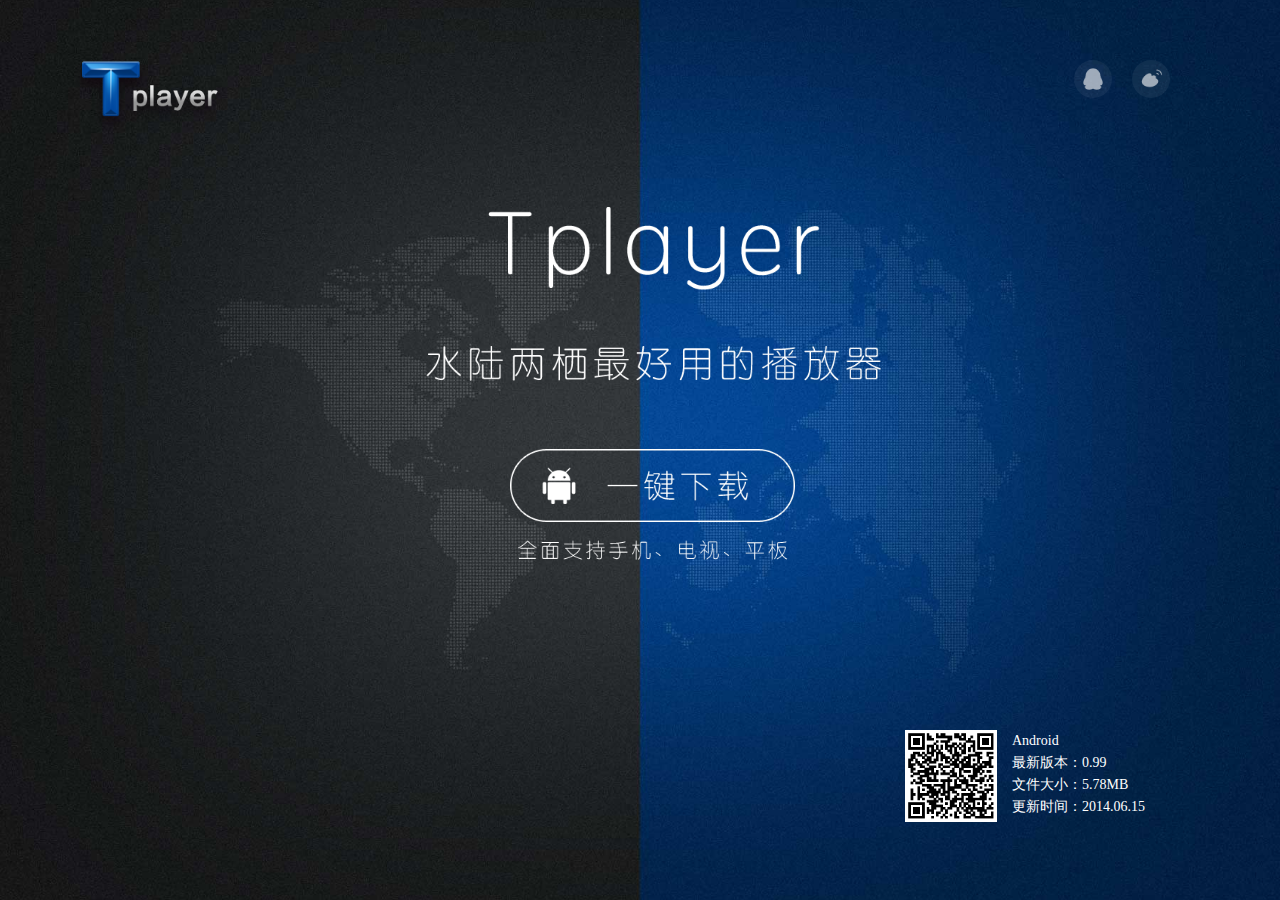
==== index.html @ fa7eed9c "change pic_weixin and index.html" ====
<!DOCTYPE html>
<html>
<head>
<meta http-equiv="Content-Type" content="text/html; charset=utf-8" />
<title>Tplayer_坦克播放器_万能播放器官方下载</title>
<meta  name="Keywords" content="tplayer,坦克播放器，android播放器,智能电视播放器,视频播放器,官方下载,万能播放器">
<meta name="description" content="TPlayer坦克播放器是一款应用于Android智能电视、 手机、平板的视频播放器，具有强大的解码功能，支持本地播放、 网络播放功能，支持FLV、AVI、WMV、WMA、MP3、MP4、RMVB等几乎所有视频格式，是Android系统，智能电视一款不可多得的播放器" />
<link rel="stylesheet" type="text/css" href="css/style.css">
<script type="text/javascript">
function MM_swapImgRestore() { //v3.0
  var i,x,a=document.MM_sr; for(i=0;a&&i<a.length&&(x=a[i])&&x.oSrc;i++) x.src=x.oSrc;
}
function MM_preloadImages() { //v3.0
  var d=document; if(d.images){ if(!d.MM_p) d.MM_p=new Array();
    var i,j=d.MM_p.length,a=MM_preloadImages.arguments; for(i=0; i<a.length; i++)
    if (a[i].indexOf("#")!=0){ d.MM_p[j]=new Image; d.MM_p[j++].src=a[i];}}
}

function MM_findObj(n, d) { //v4.01
  var p,i,x;  if(!d) d=document; if((p=n.indexOf("?"))>0&&parent.frames.length) {
    d=parent.frames[n.substring(p+1)].document; n=n.substring(0,p);}
  if(!(x=d[n])&&d.all) x=d.all[n]; for (i=0;!x&&i<d.forms.length;i++) x=d.forms[i][n];
  for(i=0;!x&&d.layers&&i<d.layers.length;i++) x=MM_findObj(n,d.layers[i].document);
  if(!x && d.getElementById) x=d.getElementById(n); return x;
}

function MM_swapImage() { //v3.0
  var i,j=0,x,a=MM_swapImage.arguments; document.MM_sr=new Array; for(i=0;i<(a.length-2);i+=3)
   if ((x=MM_findObj(a[i]))!=null){document.MM_sr[j++]=x; if(!x.oSrc) x.oSrc=x.src; x.src=a[i+2];}
}
</script>
</head>

<body onLoad="MM_preloadImages('images/pic_btn2.png')">
<div class="bg"></div>
<div class="container">
  <div class="logo"><img src="images/logo.png"></div>
  <div class="contact">
    <ul>
      <li class="icon-qq"><a href="#"><img src="images/pic_qq.png"></a><strong></strong><span>Q群：374137877</span></li>
      <li class="icon-sina"><a href="#"><img src="images/pic_sina.png"></a><strong></strong><span>@坦克播放器</span></li>
    </ul>
  </div>
  <div class="content">
    <div class="con-pic"><img src="images/pic_txt1.png"></div>
    <div class="down-btn"><a href="/TPlayer-0.99-arm-17355-alpha.apk" target="_blank" onMouseOut="MM_swapImgRestore()" onMouseOver="MM_swapImage('Image6','','images/pic_btn2.png',1)"><img src="images/pic_btn1.png" name="Image6" border="0"></a>
      <p><img src="images/pic_txt2.png"></p>
    </div>
    
  </div>
  <div class="weixin"><p><img src="images/pic_weixin.png" width="92">
    <span>Android<br>
    最新版本：0.99 <br>
    文件大小：5.78MB<br>
    更新时间：2014.06.15</span></p>
  </div>
</div>
</body>
</html>
---- css/style.css ----
body {
	margin: 0;
	padding: 0;
	font-size: 14px;
	font-family: "微软雅黑";
	color: #6b6b6b;
}

a:focus,
input:focus { outline: none; }

form,ul,li,dl,dd,dt,input,p,h1,h2,h3,h4,h5 {
	padding: 0;
	margin: 0;
	list-style-type: none;
}

img {
	border: 0;
}

a {
	text-decoration: none;
}

.hidden {
	display: none;
}

.bg {
	position: absolute;
	width: 100%;
	height: 100%;
	background: url(../images/bg.jpg) no-repeat center center fixed;
	background-size: cover;
}

.container {
	position: absolute;
	z-index: 2;
	width: 100%;
	height: 100%;
}

.logo {
	width: 12%;
	max-width: 218px;
	min-width: 165px;
	float: left;
	margin: 50px 70px;
}

.logo img {
	width: 100%;
}

.contact {
	float: right;
	width: 7.5%;
	max-width: 216px;
	margin: 60px 110px;
}

.contact li {
	width: 37%;
	max-width: 50px;
	min-width: 38px;
	border-radius: 25px;
	position: relative;
	float: left;
}

.contact li.icon-sina {
	float: right;
}

.contact li strong {
	position: absolute;
	top: 0;
	left: 0;
	bottom: 0;
	right: 0;
	background: #fff;
	filter:alpha(opacity=6);  /*支持 IE 浏览器*/
	-moz-opacity:0.06; /*支持 FireFox 浏览器*/
	opacity:0.06;  /*支持 Chrome, Opera, Safari 等浏览器*/
	border-radius: 25px;
}

.contact li a {
	position: relative;
	z-index: 2;
	display: block;
	font-size: 0;
	width: 100%;
}

.contact li a img {
	width: 100%;
	filter:alpha(opacity=60);  /*支持 IE 浏览器*/
	-moz-opacity:0.60; /*支持 FireFox 浏览器*/
	opacity:0.60;  /*支持 Chrome, Opera, Safari 等浏览器*/
}

.contact li a:hover img {
	filter:alpha(opacity=100);  /*支持 IE 浏览器*/
	-moz-opacity:1; /*支持 FireFox 浏览器*/
	opacity:1;  /*支持 Chrome, Opera, Safari 等浏览器*/
}

.contact li span {
	display: none;
	position: absolute;
	width: 194px;
	height: 64px;
	padding-top: 30px;
	background: url(../images/pic_pop.png) no-repeat bottom;
	text-align: center;
	line-height: 64px;
	color: #fff;
	font-size: 16px;
	top: 50px;
	left: 50%;
	margin-left: -97px;
}

.contact li:hover span {
	display: block;
}

.content {
	width: 33.8%;
	max-width: 610px;
	min-width: 460px;
	position: absolute;
	top: 23%;
	left: 33%;
}

.con-pic img {
	width: 100%;
}

.down-btn {
	width: 62%;
	margin: 0 auto;
}

.down-btn img {
	width: 100%;
}

.weixin {
	position: absolute;
	width: 275px;
	right: 100px;
	bottom: 78px;
	font-size: 14px;
	line-height: 22px;
	color: #fff;
}

.weixin img {
	float: left;
	margin-right: 15px;
}

.weixin span {
	display: block;
	float: left; 
}




/*--------------------手机版--------------------*/
.p_bg {
	position: absolute;
	width: 100%;
	height: 100%;
	background: url(../images/p_bg.jpg) no-repeat center center;
	background-size: 100% auto;
}

.p_container {
	position: absolute;
	z-index: 2;
	width: 100%;
	height: 100%;
}

.p_content {
	width: 220px;
	height: 263px;
	background: url(../images/phone-pic.png) no-repeat;
	background-size: 100%;
	position: absolute;
	top: 50%;
	left: 50%;
	margin: -131px 0 0 -110px;
}

.p_btn {
	margin: 187px auto 0;
	width: 142px;
	height: 38px;
}

.p_btn a {
	display: block;
	height: 38px;
	background: url(../images/p_btn1.png) no-repeat;
	background-size: 100%;
}

.p_btn a:hover {
	background: url(../images/p_btn2.png) no-repeat;
	background-size: 100%;
}
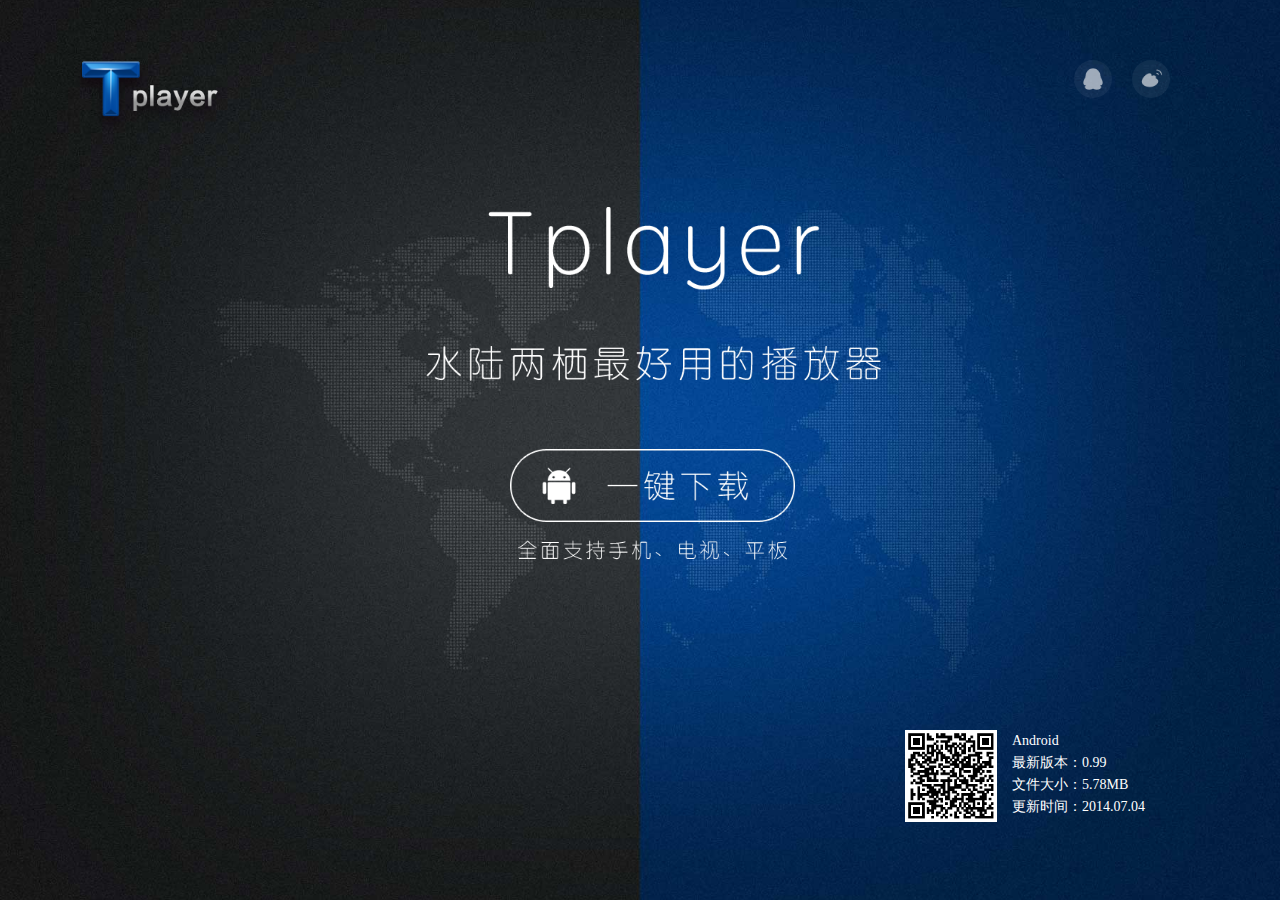
==== commit b6ca2614: "update index page" ====
--- a/index.html
+++ b/index.html
@@ -37,8 +37,12 @@
   <div class="logo"><img src="images/logo.png"></div>
   <div class="contact">
     <ul>
+        <!--
       <li class="icon-qq"><a href="#"><img src="images/pic_qq.png"></a><strong></strong><span>Q群：374137877</span></li>
       <li class="icon-sina"><a href="#"><img src="images/pic_sina.png"></a><strong></strong><span>@坦克播放器</span></li>
+         -->
+      <li class="icon-qq"><a href="#"><img src="images/pic_qq.png"></a><strong></strong><span>Q群：374137877</span></li>
+      <li class="icon-sina"><a target="_blank" href="http://weibo.com/u/5182142960"><img src="images/pic_sina.png"></a><strong></strong><span>@坦克播放器</span></li>
     </ul>
   </div>
   <div class="content">
@@ -52,7 +56,7 @@
     <span>Android<br>
     最新版本：0.99 <br>
     文件大小：5.78MB<br>
-    更新时间：2014.06.15</span></p>
+    更新时间：2014.07.04</span></p>
   </div>
 </div>
 </body>
--- a/css/style.css
+++ b/css/style.css
@@ -217,27 +217,41 @@
 	background: url(../images/p_btn2.png) no-repeat;
 	background-size: 100%;
 }
-
-
-
-
-
-
-
-
-
-
-
-
-
-
-
-
-
-
-
-
-
-
-
-
+<<<<<<< HEAD
+
+=======
+>>>>>>> FETCH_HEAD
+.p_text {
+	position: absolute;
+	width:100%;
+	bottom:40px;
+	color:#fff;
+	font-size:14px;
+	text-align:center;
+}
+<<<<<<< HEAD
+=======
+
+>>>>>>> FETCH_HEAD
+
+
+
+
+
+
+
+
+
+
+
+
+
+
+
+
+
+
+
+
+
+
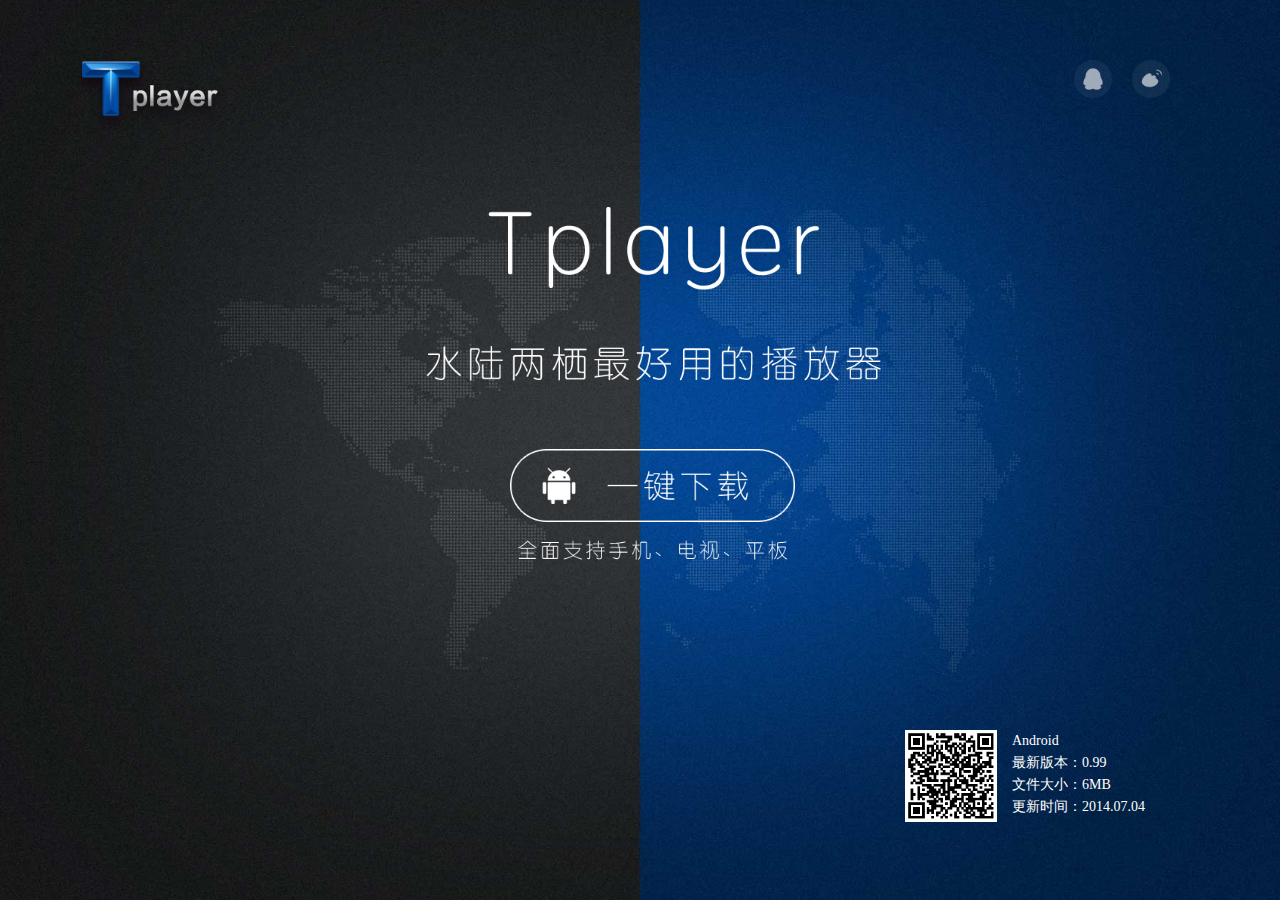
==== commit b3a3813d: "update index" ====
--- a/index.html
+++ b/index.html
@@ -55,7 +55,7 @@
   <div class="weixin"><p><img src="images/pic_weixin.png" width="92">
     <span>Android<br>
     最新版本：0.99 <br>
-    文件大小：5.78MB<br>
+    文件大小：6MB<br>
     更新时间：2014.07.04</span></p>
   </div>
 </div>
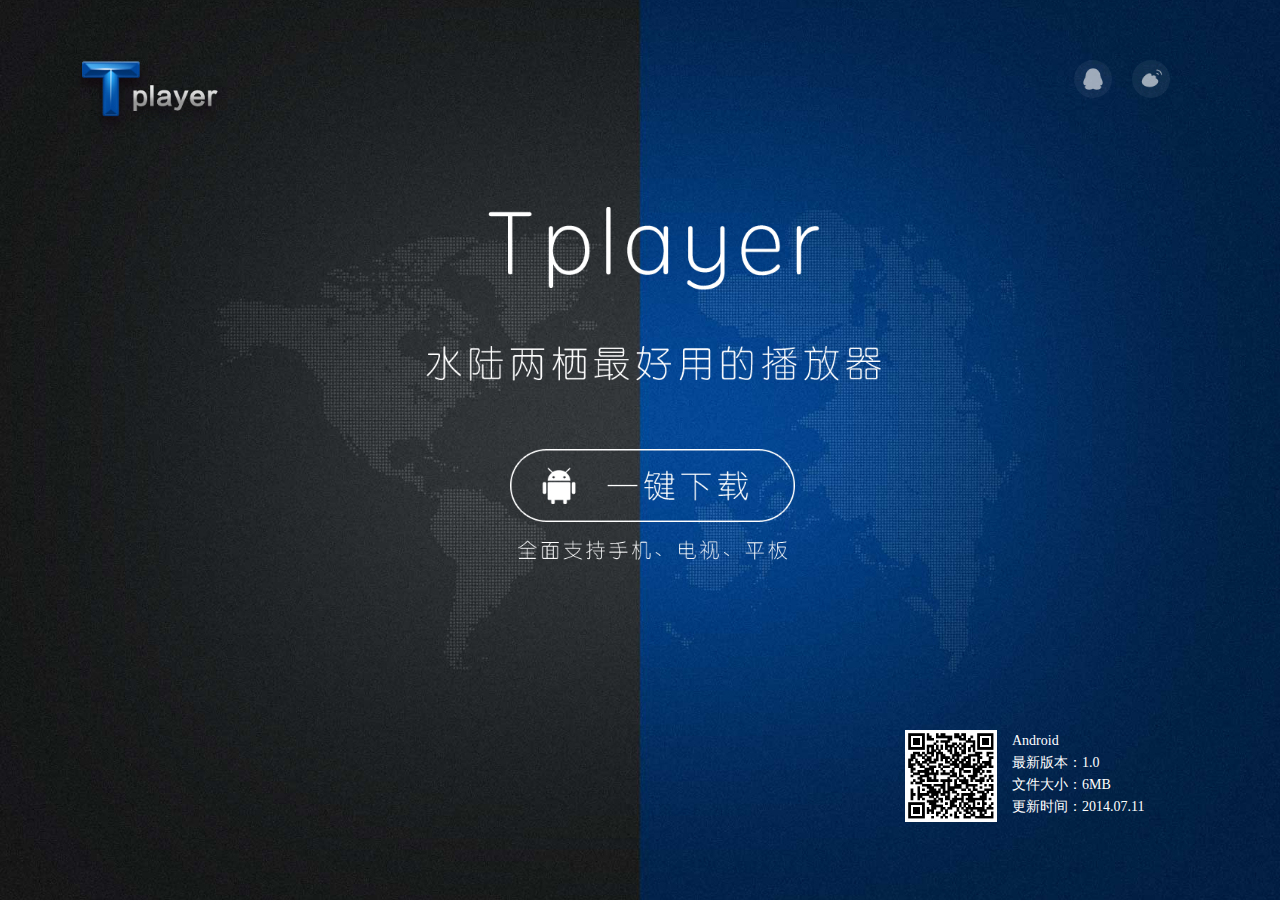
==== commit bbd53d08: "update new APK" ====
--- a/index.html
+++ b/index.html
@@ -29,6 +29,7 @@
    if ((x=MM_findObj(a[i]))!=null){document.MM_sr[j++]=x; if(!x.oSrc) x.oSrc=x.src; x.src=a[i+2];}
 }
 </script>
+<script type="text/javascript" name="baidu-tc-cerfication" src="http://apps.bdimg.com/cloudaapi/lightapp.js#41ed663dfea1c760118bea016deae8f6"></script> <script type="text/javascript">window.bd && bd._qdc && bd._qdc.init({app_id: 'f46d5a61857bc76da1435b7d'});</script>
 </head>
 
 <body onLoad="MM_preloadImages('images/pic_btn2.png')">
@@ -47,16 +48,16 @@
   </div>
   <div class="content">
     <div class="con-pic"><img src="images/pic_txt1.png"></div>
-    <div class="down-btn"><a href="/TPlayer-0.99-arm-17355-alpha.apk" target="_blank" onMouseOut="MM_swapImgRestore()" onMouseOver="MM_swapImage('Image6','','images/pic_btn2.png',1)"><img src="images/pic_btn1.png" name="Image6" border="0"></a>
+    <div class="down-btn"><a href="/Tplayer-1.00-arm-17731-alpha.apk" target="_blank" onMouseOut="MM_swapImgRestore()" onMouseOver="MM_swapImage('Image6','','images/pic_btn2.png',1)"><img src="images/pic_btn1.png" name="Image6" border="0"></a>
       <p><img src="images/pic_txt2.png"></p>
     </div>
     
   </div>
   <div class="weixin"><p><img src="images/pic_weixin.png" width="92">
     <span>Android<br>
-    最新版本：0.99 <br>
+    最新版本：1.0 <br>
     文件大小：6MB<br>
-    更新时间：2014.07.04</span></p>
+    更新时间：2014.07.11</span></p>
   </div>
 </div>
 </body>
--- a/css/style.css
+++ b/css/style.css
@@ -217,10 +217,7 @@
 	background: url(../images/p_btn2.png) no-repeat;
 	background-size: 100%;
 }
-<<<<<<< HEAD
-
-=======
->>>>>>> FETCH_HEAD
+
 .p_text {
 	position: absolute;
 	width:100%;
@@ -229,29 +226,25 @@
 	font-size:14px;
 	text-align:center;
 }
-<<<<<<< HEAD
-=======
-
->>>>>>> FETCH_HEAD
-
-
-
-
-
-
-
-
-
-
-
-
-
-
-
-
-
-
-
-
-
-
+
+
+
+
+
+
+
+
+
+
+
+
+
+
+
+
+
+
+
+
+
+
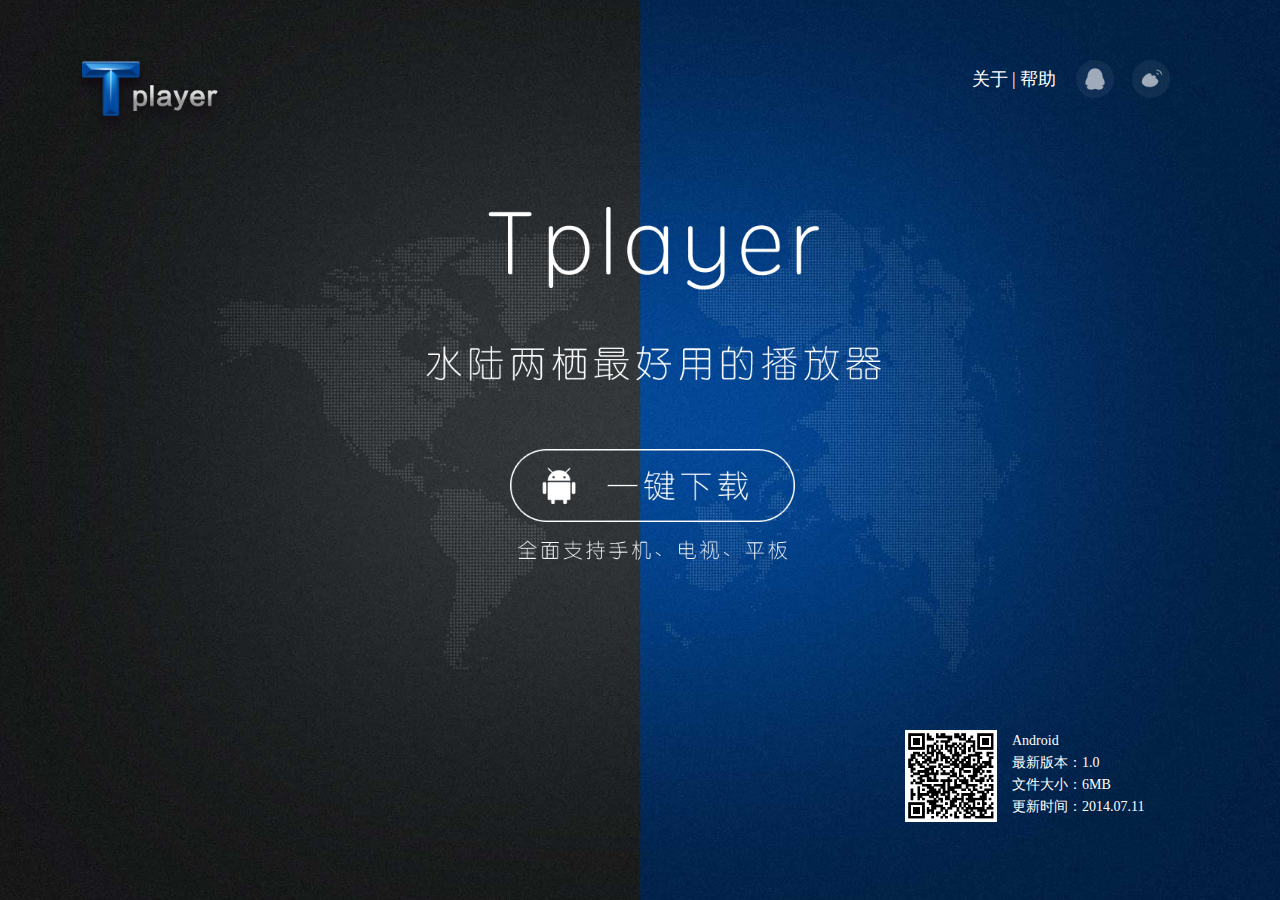
==== commit bdc7adad: "add about and help" ====
--- a/index.html
+++ b/index.html
@@ -1,64 +1,136 @@
-<!DOCTYPE html>
-<html>
-<head>
-<meta http-equiv="Content-Type" content="text/html; charset=utf-8" />
-<title>Tplayer_坦克播放器_万能播放器官方下载</title>
-<meta  name="Keywords" content="tplayer,坦克播放器，android播放器,智能电视播放器,视频播放器,官方下载,万能播放器">
-<meta name="description" content="TPlayer坦克播放器是一款应用于Android智能电视、 手机、平板的视频播放器，具有强大的解码功能，支持本地播放、 网络播放功能，支持FLV、AVI、WMV、WMA、MP3、MP4、RMVB等几乎所有视频格式，是Android系统，智能电视一款不可多得的播放器" />
-<link rel="stylesheet" type="text/css" href="css/style.css">
-<script type="text/javascript">
-function MM_swapImgRestore() { //v3.0
-  var i,x,a=document.MM_sr; for(i=0;a&&i<a.length&&(x=a[i])&&x.oSrc;i++) x.src=x.oSrc;
-}
-function MM_preloadImages() { //v3.0
-  var d=document; if(d.images){ if(!d.MM_p) d.MM_p=new Array();
-    var i,j=d.MM_p.length,a=MM_preloadImages.arguments; for(i=0; i<a.length; i++)
-    if (a[i].indexOf("#")!=0){ d.MM_p[j]=new Image; d.MM_p[j++].src=a[i];}}
-}
-
-function MM_findObj(n, d) { //v4.01
-  var p,i,x;  if(!d) d=document; if((p=n.indexOf("?"))>0&&parent.frames.length) {
-    d=parent.frames[n.substring(p+1)].document; n=n.substring(0,p);}
-  if(!(x=d[n])&&d.all) x=d.all[n]; for (i=0;!x&&i<d.forms.length;i++) x=d.forms[i][n];
-  for(i=0;!x&&d.layers&&i<d.layers.length;i++) x=MM_findObj(n,d.layers[i].document);
-  if(!x && d.getElementById) x=d.getElementById(n); return x;
-}
-
-function MM_swapImage() { //v3.0
-  var i,j=0,x,a=MM_swapImage.arguments; document.MM_sr=new Array; for(i=0;i<(a.length-2);i+=3)
-   if ((x=MM_findObj(a[i]))!=null){document.MM_sr[j++]=x; if(!x.oSrc) x.oSrc=x.src; x.src=a[i+2];}
-}
-</script>
-<script type="text/javascript" name="baidu-tc-cerfication" src="http://apps.bdimg.com/cloudaapi/lightapp.js#41ed663dfea1c760118bea016deae8f6"></script> <script type="text/javascript">window.bd && bd._qdc && bd._qdc.init({app_id: 'f46d5a61857bc76da1435b7d'});</script>
-</head>
-
-<body onLoad="MM_preloadImages('images/pic_btn2.png')">
-<div class="bg"></div>
-<div class="container">
-  <div class="logo"><img src="images/logo.png"></div>
-  <div class="contact">
-    <ul>
-        <!--
-      <li class="icon-qq"><a href="#"><img src="images/pic_qq.png"></a><strong></strong><span>Q群：374137877</span></li>
-      <li class="icon-sina"><a href="#"><img src="images/pic_sina.png"></a><strong></strong><span>@坦克播放器</span></li>
-         -->
-      <li class="icon-qq"><a href="#"><img src="images/pic_qq.png"></a><strong></strong><span>Q群：374137877</span></li>
-      <li class="icon-sina"><a target="_blank" href="http://weibo.com/u/5182142960"><img src="images/pic_sina.png"></a><strong></strong><span>@坦克播放器</span></li>
-    </ul>
-  </div>
-  <div class="content">
-    <div class="con-pic"><img src="images/pic_txt1.png"></div>
-    <div class="down-btn"><a href="/Tplayer-1.00-arm-17731-alpha.apk" target="_blank" onMouseOut="MM_swapImgRestore()" onMouseOver="MM_swapImage('Image6','','images/pic_btn2.png',1)"><img src="images/pic_btn1.png" name="Image6" border="0"></a>
-      <p><img src="images/pic_txt2.png"></p>
-    </div>
-    
-  </div>
-  <div class="weixin"><p><img src="images/pic_weixin.png" width="92">
-    <span>Android<br>
-    最新版本：1.0 <br>
-    文件大小：6MB<br>
-    更新时间：2014.07.11</span></p>
-  </div>
-</div>
-</body>
-</html>
+<!DOCTYPE html>
+<html>
+<head>
+<meta http-equiv="Content-Type" content="text/html; charset=utf-8">
+<title>Tplayer_坦克播放器_万能播放器官方下载</title>
+<meta name="Keywords" content="tplayer,坦克播放器，android播放器,智能电视播放器,视频播放器,官方下载,万能播放器">
+<meta name="description" content="TPlayer坦克播放器是一款应用于Android智能电视、 手机、平板的视频播放器，具有强大的解码功能，支持本地播放、 网络播放功能，支持FLV、AVI、WMV、WMA、MP3、MP4、RMVB等几乎所有视频格式，是Android系统，智能电视一款不可多得的播放器">
+<link rel="stylesheet" type="text/css" href="css/style.css">
+<script type="text/javascript" src="js/jquery-1.9.1.js"></script>
+<script type="text/javascript">
+function MM_swapImgRestore() { //v3.0
+  var i,x,a=document.MM_sr; for(i=0;a&&i<a.length&&(x=a[i])&&x.oSrc;i++) x.src=x.oSrc;
+}
+function MM_preloadImages() { //v3.0
+  var d=document; if(d.images){ if(!d.MM_p) d.MM_p=new Array();
+    var i,j=d.MM_p.length,a=MM_preloadImages.arguments; for(i=0; i<a.length; i++)
+    if (a[i].indexOf("#")!=0){ d.MM_p[j]=new Image; d.MM_p[j++].src=a[i];}}
+}
+
+function MM_findObj(n, d) { //v4.01
+  var p,i,x;  if(!d) d=document; if((p=n.indexOf("?"))>0&&parent.frames.length) {
+    d=parent.frames[n.substring(p+1)].document; n=n.substring(0,p);}
+  if(!(x=d[n])&&d.all) x=d.all[n]; for (i=0;!x&&i<d.forms.length;i++) x=d.forms[i][n];
+  for(i=0;!x&&d.layers&&i<d.layers.length;i++) x=MM_findObj(n,d.layers[i].document);
+  if(!x && d.getElementById) x=d.getElementById(n); return x;
+}
+
+function MM_swapImage() { //v3.0
+  var i,j=0,x,a=MM_swapImage.arguments; document.MM_sr=new Array; for(i=0;i<(a.length-2);i+=3)
+   if ((x=MM_findObj(a[i]))!=null){document.MM_sr[j++]=x; if(!x.oSrc) x.oSrc=x.src; x.src=a[i+2];}
+}
+
+$(function(){
+	$('.pop-menu-con').height($('.pop-con').height()-100);
+	$('.pop').hide();
+	$('.pop-close').click(function(){
+		$('.pop').fadeOut();
+	});
+	$('.contact-text a').click(function(){
+		$('.pop').fadeIn();
+		var menuName = $(this).attr('rel');
+		$('.pop-menu-con div').hide();
+		$('#'+ menuName).show();
+		$('.pop-menu a').removeClass('selected');
+		$('.pop-menu a[rel="' + menuName + '"]').addClass('selected');
+	});
+	
+	$('.pop-menu a').click(function(){
+		var menuName = $(this).attr('rel');
+		$('.pop-menu-con div').hide();
+		$('#'+ menuName).show();
+		$('.pop-menu a').removeClass('selected');
+		$('.pop-menu a[rel="' + menuName + '"]').addClass('selected');
+	});
+});
+</script>
+</head>
+
+<body onLoad="MM_preloadImages('images/pic_btn2.png')">
+<div class="bg"></div>
+<div class="container">
+  <div class="logo"><img src="images/logo.png"></div>
+  <div class="contact">
+    <div class="contact-text"><a href="javascript:;" rel="menu-con-0">关于</a> | <a href="javascript:;" rel="menu-con-1">帮助</a></div>
+    <ul>
+      <li class="icon-qq"><a href="#"><img src="images/pic_qq.png"></a><strong></strong><span>Q群：374137877</span></li>
+      <li class="icon-sina"><a target="_blank" href="http://weibo.com/u/5182142960"><img src="images/pic_sina.png"></a><strong></strong><span>@坦克播放器</span></li>
+    </ul>
+  </div>
+  <div class="content">
+    <div class="con-pic"><img src="images/pic_txt1.png"></div>
+    <div class="down-btn"><a href="/Tplayer-1.00-arm-17731-alpha.apk" onMouseOut="MM_swapImgRestore()" onMouseOver="MM_swapImage('Image6','','images/pic_btn2.png',1)"><img src="images/pic_btn1.png" name="Image6" border="0"></a>
+      <p><img src="images/pic_txt2.png"></p>
+    </div>
+    
+  </div>
+  <div class="weixin"><p><img src="images/pic_weixin.png" width="92">
+    <span>Android<br>
+    最新版本：1.0 <br>
+    文件大小：6MB<br>
+    更新时间：2014.07.11</span></p>
+  </div>
+</div>
+<div class="pop">
+  <div class="pop-bg"></div>
+  <div class="pop-con">
+    <div class="pop-close"></div>
+    <div class="pop-menu">
+      <ul>
+        <li><a href="javascript:;" rel="menu-con-0">关于</a></li>
+        <li><a href="javascript:;" rel="menu-con-1">帮助</a></li>
+      </ul>
+    </div>
+    <div class="pop-menu-con">
+      <div id="menu-con-0">
+        <p class="about-tit">简介：</p>
+        <p>Tplayer，又叫坦克播放器，是一款针对Android智能电视研发的播放器，具有强大的解码功能，支持智能软硬解码切换，提供智能电视流畅的操作体验，同时，Tplayer支持本地播放和网络播放功能，完美兼容Android手机、平板、电视， 支持被视频软件作为第三方播放器的调用，并解决各种不能播放的问题，是Android智能终端不可多得的视频播放器。<br>
+        </p>
+        <p class="about-tit">软件特点：</p>
+        <p class="last">1、针对智能电视研发，在电视上有流畅的操作体验（完美支持小米盒子，乐视盒子，乐视电视等，理论支持所有的Android智能电视）<br>
+          2、支持全格式视频播放功能<br>
+          3、支持本地播放和在线播放（在线播放需要安装兔子视频\电视猫等可以调用第三方播放器的软件）<br>
+          4、Android 智能电视唯一一个具备有缓冲功能的播放器，网络不好的同学有福了<br>
+          5、支持DLNA功能，可以通过搜狐视频，爱奇艺等手机APP远程轻松投放<br>
+          6、支持搜索播放局域网内共享设备上的视频，PC端的视频即可远程播放到电视上<br>
+        </p>
+      </div>
+      <div id="menu-con-1">
+        <p>如何通过Tplayer在电视上播放PC端的视频</p>
+        <p><span>Tplayer播放器，可以播放本地视频和在线视频，同时使用Tplayer的局域网远程播放功能，还可以播放PC端本地视频。使用方法如下：</span></p>
+        <p>操作步骤：<br>
+		Step1：几步学会Windows 7系统的局域网文件共享设置方法</p>
+        <p><span>一、打开PC端的"控制面板"，单击"网络和共享中心"</span>
+        <img src="images/help-1.jpg"></p>
+        <p><span>二、"网络和共享中心"窗口，选择点击"更改高级共享设置"</span>
+        <img src="images/help-2.jpg"></p>
+        <p><span>三、点击进入"选择媒体流选项"，在"媒体流选项"窗口中，你可以给自己PC共享端起一个响亮的名字，同时对一些设备的共享设置"已允许"，并点击"确定"，然后重启电脑，保证共享的服务开启</span>
+        <img src="images/help-3.jpg"></p>
+        <p><span>四、重启电脑后，打开PC上的Window Media Player，点击"媒体流"——打钩选择"允许远程控制播放器"</span>
+        <img src="images/help-4.jpg"></p>
+        <p><span>五、在PC端中，选择一个视频，并将视频文件拖到Window Media Player视频播放列表中</span>
+        <img src="images/help-5.jpg">
+        <img src="images/help-6.jpg"></p>
+        <p><span>Step2：将Tplayer安装到网络机顶盒/智能电视，远程播放PC端视频<br>
+		一、打开网络机顶盒，通过U盘安装Tplayer，也可以通过浏览器打开网址http://www.tplayer.cn下载安装，安装完毕后，进入"全部应用"，找到并打开Tplayer</span>
+        <img src="images/help-7.jpg"></p>
+        <p><span>二、检测到PC端的共享文件后，打开该共享文件，即可播放文件中的视频</span>
+        <img src="images/help-8.jpg">
+        <img src="images/help-9.jpg"></p>
+        <p><span>通过Tplayer完美实现了将PC端视频投放到电视上播放的功能</span></p>
+      </div>
+    </div>
+  </div>
+</div>
+</body>
+</html>
--- a/css/style.css
+++ b/css/style.css
@@ -56,9 +56,34 @@
 
 .contact {
 	float: right;
-	width: 7.5%;
-	max-width: 216px;
 	margin: 60px 110px;
+	width: 15.5%;
+	max-width: 280px;
+	position: relative;
+	overflow: hidden;
+}
+
+.contact .contact-text {
+	width: 52.5%;
+	max-width: 147px;
+	position: absolute;
+	left: 0;
+	top: 50%;
+	margin-top: -12px;
+	height: 24px;
+	line-height: 24px;
+	font-size: 18px;
+	color: #fff;
+}
+
+.contact .contact-text a {
+	color: #fff;
+}
+
+.contact ul {
+	float: right;
+	width: 47.5%;
+	max-width: 133px;
 }
 
 .contact li {
@@ -228,23 +253,122 @@
 }
 
 
-
-
-
-
-
-
-
-
-
-
-
-
-
-
-
-
-
-
-
-
+.pop {
+	position: absolute;
+	top: 0;
+	bottom: 0;
+	left: 0;
+	right: 0;
+	z-index: 3;
+}
+
+.pop .pop-bg {
+	background: #000;
+	filter:alpha(opacity=80);  /*支持 IE 浏览器*/
+	-moz-opacity:0.80; /*支持 FireFox 浏览器*/
+	opacity:0.80;  /*支持 Chrome, Opera, Safari 等浏览器*/
+	position: absolute;
+	top: 0;
+	bottom: 0;
+	left: 0;
+	right: 0;
+}
+
+.pop-con {
+	position: absolute;
+	z-index: 2;
+	top: 0;
+	bottom: 0;
+	left: 0;
+	right: 0;
+	padding: 10% 15% 5%;
+}
+
+.pop-con .pop-close {
+	float: right;
+	background: url(../images/close.png) no-repeat;
+	width: 38px;
+	height: 38px;
+	cursor: pointer;
+}
+ 
+.pop-con .pop-menu {
+	height: 100px;
+}
+
+.pop-con .pop-menu li {
+	width: 150px;
+	float: left;
+}
+
+.pop-con .pop-menu li a {
+	float: left;
+	display: block;
+	height: 47px;
+	line-height: 33px;
+	font-size: 33px;
+	color: #909391;
+}
+
+.pop-con .pop-menu li a.selected {
+	color: #016bf6;
+	border-bottom: 2px #016bf6 solid;
+}
+
+.pop-con .pop-menu-con {
+	overflow: hidden;
+	overflow-y: auto;
+	padding-right: 90px;
+}
+
+.pop-con .pop-menu-con #menu-con-0 p {
+	margin-bottom: 70px;
+	line-height: 38px;
+	color: #fff;
+	font-size: 20px;
+}
+
+.pop-con .pop-menu-con #menu-con-0 p.about-tit {
+	font-size: 26px;
+	margin-bottom: 30px;
+}
+
+.pop-con .pop-menu-con #menu-con-0 p.last {
+	margin-bottom: 0;
+}
+
+.pop-con .pop-menu-con #menu-con-1 p {
+	line-height: 38px;
+	color: #fff;
+	font-size: 26px;
+	margin-bottom: 30px;
+}
+
+.pop-con .pop-menu-con #menu-con-1 p span {
+	font-size: 20px;
+}
+
+.pop-con .pop-menu-con #menu-con-1 p img {
+	width: 100%;
+	margin: 15px 0;
+}
+
+
+
+
+
+
+
+
+
+
+
+
+
+
+
+
+
+
+
+
